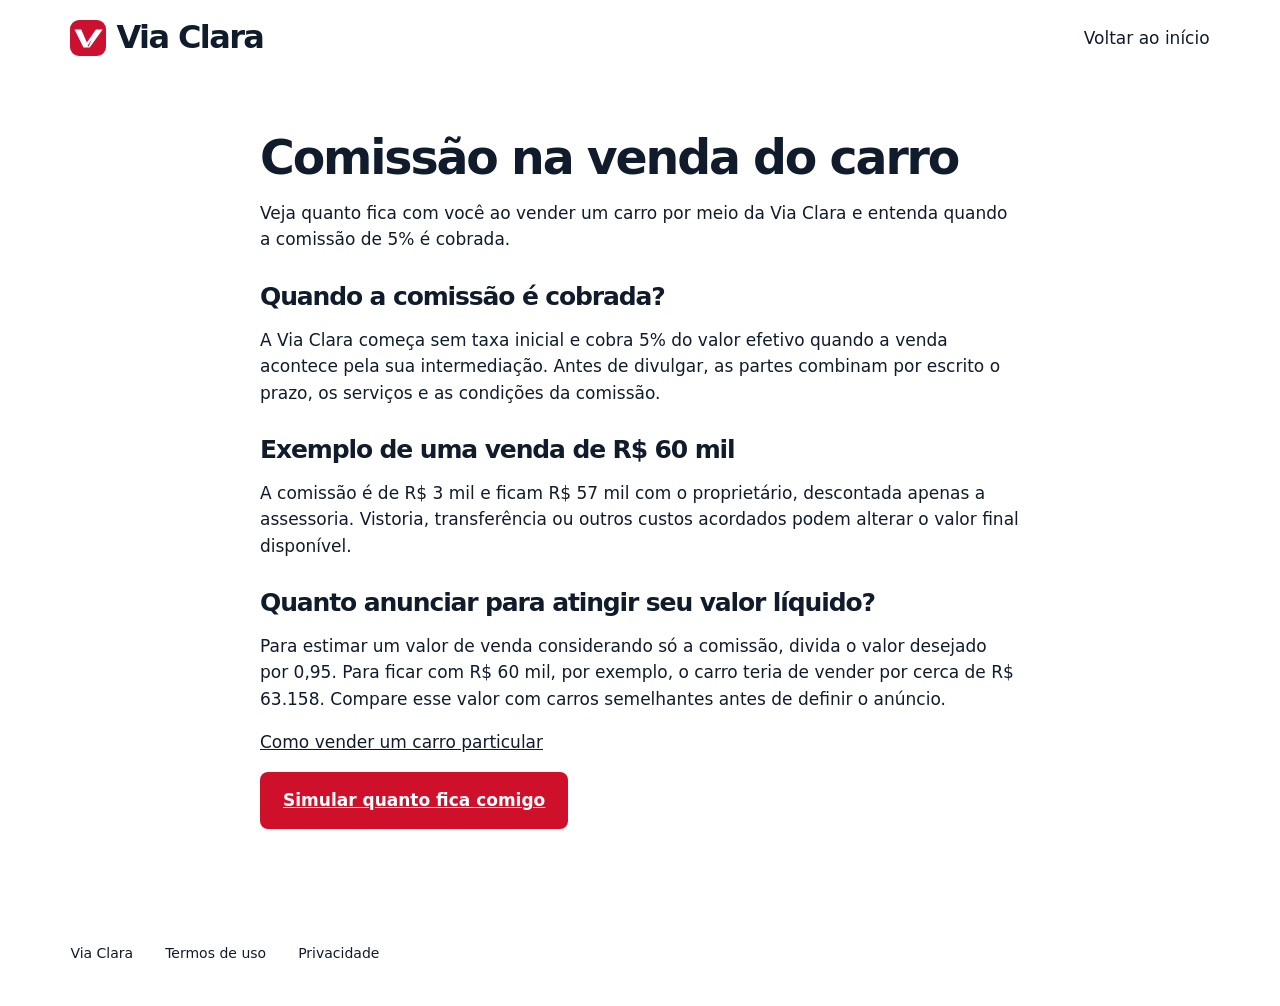
==== comissao-venda-veiculo.html @ 88eab7e3 "Reforça SEO e publica guias sobre venda particular e comissão" ====
<!doctype html>
<html lang="pt-BR"><head><meta charset="utf-8"><meta name="viewport" content="width=device-width,initial-scale=1"><title>Comissão na venda do carro | Via Clara</title><meta name="description" content="Veja quanto fica com você ao vender um carro por meio da Via Clara e entenda quando a comissão de 5% é cobrada."><link rel="canonical" href="https://viaclara.best/comissao-venda-veiculo.html"><link rel="icon" href="marca.svg" type="image/svg+xml"><link rel="stylesheet" href="site.css"><meta property="og:type" content="website"><meta property="og:locale" content="pt_BR"><meta property="og:site_name" content="Via Clara"><meta property="og:title" content="Comissão na venda do carro | Via Clara"><meta property="og:description" content="Veja quanto fica com você ao vender um carro por meio da Via Clara e entenda quando a comissão de 5% é cobrada."><meta property="og:url" content="https://viaclara.best/comissao-venda-veiculo.html"><meta property="og:image" content="https://viaclara.best/exterior.webp"><meta property="og:image:alt" content="Preparação das fotos para o anúncio de um carro"><meta name="twitter:card" content="summary_large_image"></head><body><header class="wrap bar"><a class="brand" href="./"><img src="marca.svg" alt="" width="36" height="36">Via Clara</a><a href="./">Voltar ao início</a></header><main class="wrap legal"><h1>Comissão na venda do carro</h1><p>Veja quanto fica com você ao vender um carro por meio da Via Clara e entenda quando a comissão de 5% é cobrada.</p><h2>Quando a comissão é cobrada?</h2><p>A Via Clara começa sem taxa inicial e cobra 5% do valor efetivo quando a venda acontece pela sua intermediação. Antes de divulgar, as partes combinam por escrito o prazo, os serviços e as condições da comissão.</p><h2>Exemplo de uma venda de R$ 60 mil</h2><p>A comissão é de R$ 3 mil e ficam R$ 57 mil com o proprietário, descontada apenas a assessoria. Vistoria, transferência ou outros custos acordados podem alterar o valor final disponível.</p><h2>Quanto anunciar para atingir seu valor líquido?</h2><p>Para estimar um valor de venda considerando só a comissão, divida o valor desejado por 0,95. Para ficar com R$ 60 mil, por exemplo, o carro teria de vender por cerca de R$ 63.158. Compare esse valor com carros semelhantes antes de definir o anúncio.</p><p><a href="como-vender-carro-particular.html">Como vender um carro particular</a></p><p><a class="btn" href="./#comissao">Simular quanto fica comigo</a></p></main><footer class="wrap"><a href="./">Via Clara</a><a href="termos.html">Termos de uso</a><a href="privacidade.html">Privacidade</a></footer></body></html>
---- site.css ----
*{box-sizing:border-box}html{scroll-behavior:smooth}body{margin:0;color:#101c2c;font:17px/1.55 system-ui,sans-serif}.wrap{width:min(1280px,89%);margin:auto}.bar,nav,footer,.benefits{display:flex;align-items:center;gap:32px}.bar{justify-content:space-between;min-height:76px}a{color:inherit;text-decoration:none}a:hover,summary:hover{text-decoration:underline}.brand{display:inline-flex;align-items:center;gap:10px;font-size:32px;font-weight:800;letter-spacing:-1.6px}.brand img{display:block;flex:none}.brand{white-space:nowrap}nav{font-size:15px;font-weight:600}.hero{color:white;background:linear-gradient(90deg,#061321f5,#061321bd 35%,transparent 72%),url(hero.webp) center/cover}.copy{max-width:630px;padding:clamp(55px,6vw,104px) 0 32px}h1,h2,h3{letter-spacing:-.045em;line-height:1.08;margin:0}h1{font-size:clamp(38px,3.7vw,59px)}h2{font-size:clamp(30px,3vw,47px)}h3{font-size:24px}.copy p{font-size:clamp(17px,1.4vw,22px);max-width:550px}.rule{border-left:4px solid #ff2744;padding-left:15px}.btn{display:inline-flex;gap:28px;align-items:center;background:#cf102a;color:white;padding:15px 23px;border-radius:8px;font-weight:700}.btn:hover{background:#ad1025;text-decoration:none}.benefits{font-size:14px;margin-top:36px}.split{display:grid;grid-template-columns:1fr 1.3fr;gap:8%;padding-block:72px}.split p,.steps p{color:#465565}.line{display:block;width:54px;height:4px;border-radius:4px;background:#d50924;margin-bottom:22px}details{border:1px solid #d8dee5;border-radius:8px;margin-bottom:9px;padding:14px 18px}summary{cursor:pointer;font-weight:650}details p{margin-bottom:2px}.process{background:#f2f4f6;padding:68px 0}.steps{display:grid;grid-template-columns:repeat(3,1fr);gap:40px;margin-top:35px}.steps article{border-top:1px solid #bfc8ce;padding-top:16px}small{font-size:13px;font-weight:700;letter-spacing:.04em}.steps h3{margin-top:12px}.calc{background:#f4f6f8;border-radius:12px;padding:26px}.calc label{display:block;font-weight:650}.calc input{width:100%;font:inherit;padding:10px;border:1px solid #86929e;border-radius:6px}.calc p{display:flex;justify-content:space-between;gap:12px}.calc p:last-child{border-top:1px solid #c8ced4;padding-top:16px;margin-bottom:0;color:#101c2c}.contact{background:#101d2c;color:white;padding:68px 0}.contact h2{margin:15px 0}.contact p{max-width:580px}footer{padding-block:30px;flex-wrap:wrap;font-size:14px}footer .brand{margin-right:auto}.legal{max-width:760px;padding-block:56px}.legal h2{font-size:25px;margin-top:30px}.legal a{text-decoration:underline}:focus-visible{outline:3px solid #407cc7;outline-offset:3px}@media(max-width:700px){.bar{align-items:flex-start;flex-direction:column;gap:5px;padding-block:12px}nav{gap:20px;font-size:14px}.hero{background-position:65% center;background-image:linear-gradient(90deg,#071321ed,#071321a6),url(hero.webp)}.copy{padding-top:48px}.split,.steps{grid-template-columns:1fr;gap:25px}.split{padding-block:45px}.benefits{gap:12px;flex-wrap:wrap}.contact,.process{padding:48px 0}footer{gap:15px}footer .brand{width:100%}}@media(prefers-reduced-motion:reduce){html{scroll-behavior:auto}}
/* Touch targets include the whitespace surrounding each label. */
nav a, footer a, summary { min-height: 44px; }
nav a, footer a { display: inline-flex; align-items: center; }
details { padding: 0; }
summary { padding: 14px 18px; }
details p { padding: 0 18px 16px; margin: 0; }
.skip { position: absolute; left: 10px; top: -100px; z-index: 3; background: white; padding: 10px; }
.skip:focus { top: 8px; }
.guide { padding: 24px 0 72px; }
.guide > p { max-width: 64ch; }
.guide-grid { display: grid; grid-template-columns: repeat(2,minmax(0,1fr)); gap: 30px; margin-top: 28px; }
.guide img { display: block; width: 100%; height: auto; aspect-ratio: 3 / 2; object-fit: cover; border-radius: 10px; margin-bottom: 20px; }
.guide article p { max-width: 58ch; color: #465565; }
@media(max-width:700px) {
  .guide-grid { grid-template-columns: 1fr; }
  nav { width: 100%; justify-content: space-between; gap: 6px; }
  .bar { padding-bottom: 0; gap: 0; }
  .hero .copy { padding-top: 30px; }
  .guide { padding-bottom: 40px; }
}
@media(prefers-reduced-motion:no-preference) {
  @keyframes arrive { from { opacity: 0; transform: translateY(7px); } to { opacity: 1; transform: translateY(0); } }
  .copy, details[open] p { animation: arrive 240ms ease-out both; }
  .btn { transition: background-color 160ms ease, transform 160ms ease; }
  .btn:active { transform: translateY(1px); }
}

.copy { padding-bottom: clamp(44px, 5vw, 76px); }
details { transition: border-color .18s ease; }
details[open] { border-color: #a8b2bf; }
summary { display: flex; align-items: center; justify-content: space-between; gap: 16px; list-style: none; }
summary::-webkit-details-marker { display: none; }
summary::after { content: ''; width: 8px; height: 8px; flex: none; margin-right: 4px; border: solid currentColor; border-width: 0 2px 2px 0; transform: rotate(45deg); }
details[open] summary::after { transform: rotate(225deg); }
.calc strong { font-variant-numeric: tabular-nums; }
.calc #net { font-size: 1.35rem; }
.contact { background: linear-gradient(115deg,#101d2c 48%,#20344a); }
.vehicle-label { display: block; font-weight: 650; margin: 24px 0 6px; }
#vehicle { display: block; width: min(100%, 410px); padding: 13px 15px; color: #101c2c; border: 1px solid #aeb8c3; border-radius: 7px; font: inherit; }
.hint { font-size: .88rem; color: #d1d9e1; }
@media (prefers-reduced-motion:no-preference) {
  summary::after, .btn span { transition: transform .22s ease; }
  .btn:hover span, .btn:focus-visible span { transform: translateX(4px); }
  @keyframes section-arrive { from { transform: translateY(12px); opacity: .65; } to { transform: translateY(0); opacity: 1; } }
  .in-view { animation: section-arrive .42s ease-out both; }
}
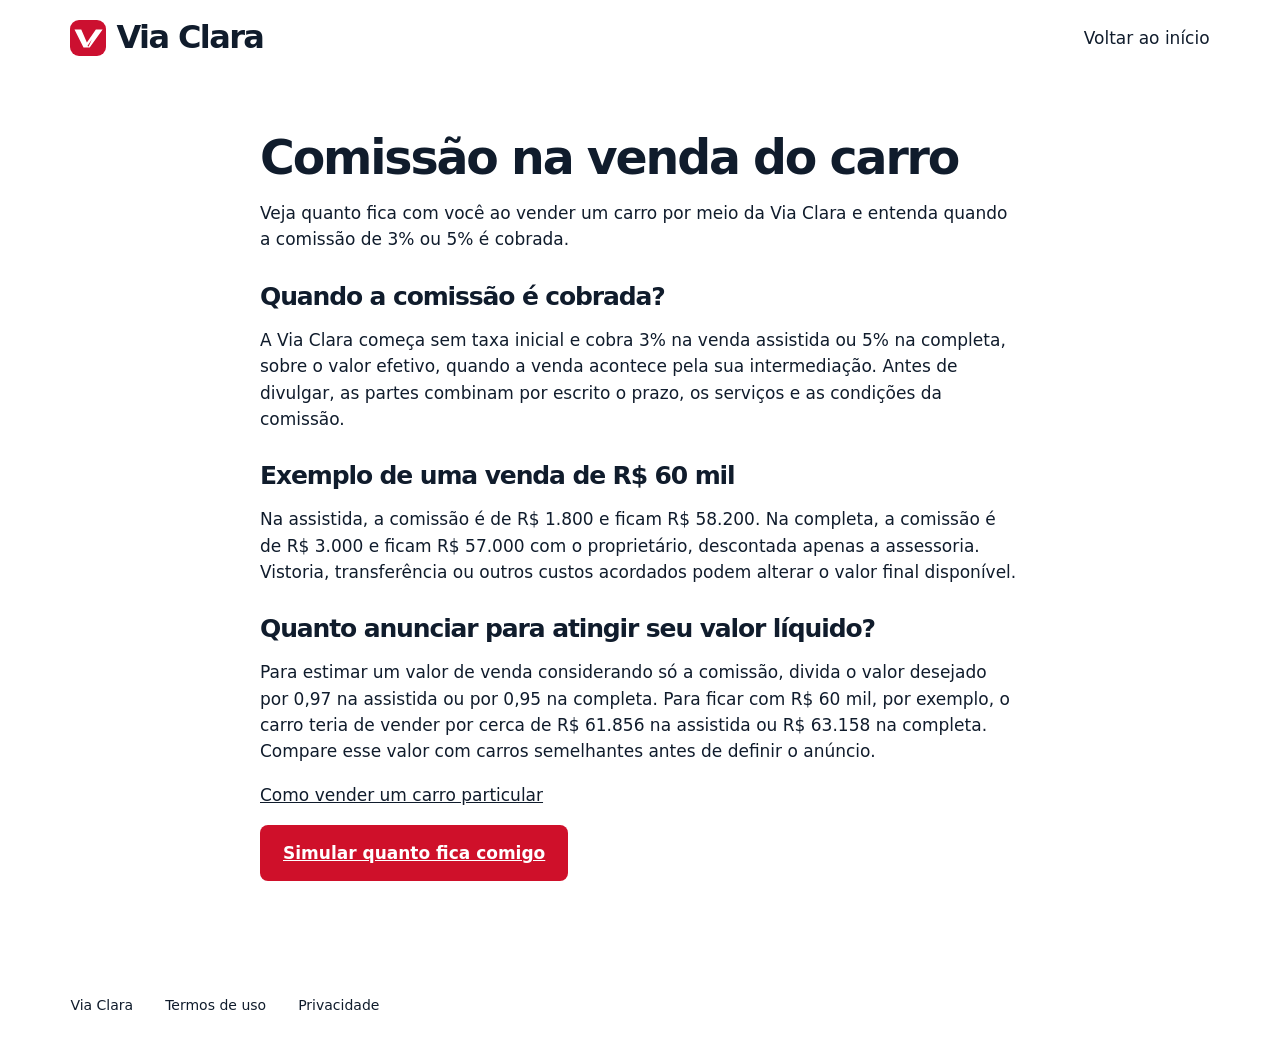
==== commit a9c7ee46: "Apresenta modalidades assistida e completa e simula as duas comissões" ====
--- a/comissao-venda-veiculo.html
+++ b/comissao-venda-veiculo.html
@@ -1,2 +1,2 @@
 <!doctype html>
-<html lang="pt-BR"><head><meta charset="utf-8"><meta name="viewport" content="width=device-width,initial-scale=1"><title>Comissão na venda do carro | Via Clara</title><meta name="description" content="Veja quanto fica com você ao vender um carro por meio da Via Clara e entenda quando a comissão de 5% é cobrada."><link rel="canonical" href="https://viaclara.best/comissao-venda-veiculo.html"><link rel="icon" href="marca.svg" type="image/svg+xml"><link rel="stylesheet" href="site.css"><meta property="og:type" content="website"><meta property="og:locale" content="pt_BR"><meta property="og:site_name" content="Via Clara"><meta property="og:title" content="Comissão na venda do carro | Via Clara"><meta property="og:description" content="Veja quanto fica com você ao vender um carro por meio da Via Clara e entenda quando a comissão de 5% é cobrada."><meta property="og:url" content="https://viaclara.best/comissao-venda-veiculo.html"><meta property="og:image" content="https://viaclara.best/exterior.webp"><meta property="og:image:alt" content="Preparação das fotos para o anúncio de um carro"><meta name="twitter:card" content="summary_large_image"></head><body><header class="wrap bar"><a class="brand" href="./"><img src="marca.svg" alt="" width="36" height="36">Via Clara</a><a href="./">Voltar ao início</a></header><main class="wrap legal"><h1>Comissão na venda do carro</h1><p>Veja quanto fica com você ao vender um carro por meio da Via Clara e entenda quando a comissão de 5% é cobrada.</p><h2>Quando a comissão é cobrada?</h2><p>A Via Clara começa sem taxa inicial e cobra 5% do valor efetivo quando a venda acontece pela sua intermediação. Antes de divulgar, as partes combinam por escrito o prazo, os serviços e as condições da comissão.</p><h2>Exemplo de uma venda de R$ 60 mil</h2><p>A comissão é de R$ 3 mil e ficam R$ 57 mil com o proprietário, descontada apenas a assessoria. Vistoria, transferência ou outros custos acordados podem alterar o valor final disponível.</p><h2>Quanto anunciar para atingir seu valor líquido?</h2><p>Para estimar um valor de venda considerando só a comissão, divida o valor desejado por 0,95. Para ficar com R$ 60 mil, por exemplo, o carro teria de vender por cerca de R$ 63.158. Compare esse valor com carros semelhantes antes de definir o anúncio.</p><p><a href="como-vender-carro-particular.html">Como vender um carro particular</a></p><p><a class="btn" href="./#comissao">Simular quanto fica comigo</a></p></main><footer class="wrap"><a href="./">Via Clara</a><a href="termos.html">Termos de uso</a><a href="privacidade.html">Privacidade</a></footer></body></html>
+<html lang="pt-BR"><head><meta charset="utf-8"><meta name="viewport" content="width=device-width,initial-scale=1"><title>Comissão na venda do carro | Via Clara</title><meta name="description" content="Veja quanto fica com você ao vender um carro por meio da Via Clara e entenda quando a comissão de 3% ou 5% é cobrada."><link rel="canonical" href="https://viaclara.best/comissao-venda-veiculo.html"><link rel="icon" href="marca.svg" type="image/svg+xml"><link rel="stylesheet" href="site.css"><meta property="og:type" content="website"><meta property="og:locale" content="pt_BR"><meta property="og:site_name" content="Via Clara"><meta property="og:title" content="Comissão na venda do carro | Via Clara"><meta property="og:description" content="Veja quanto fica com você ao vender um carro por meio da Via Clara e entenda quando a comissão de 3% ou 5% é cobrada."><meta property="og:url" content="https://viaclara.best/comissao-venda-veiculo.html"><meta property="og:image" content="https://viaclara.best/exterior.webp"><meta property="og:image:alt" content="Preparação das fotos para o anúncio de um carro"><meta name="twitter:card" content="summary_large_image"></head><body><header class="wrap bar"><a class="brand" href="./"><img src="marca.svg" alt="" width="36" height="36">Via Clara</a><a href="./">Voltar ao início</a></header><main class="wrap legal"><h1>Comissão na venda do carro</h1><p>Veja quanto fica com você ao vender um carro por meio da Via Clara e entenda quando a comissão de 3% ou 5% é cobrada.</p><h2>Quando a comissão é cobrada?</h2><p>A Via Clara começa sem taxa inicial e cobra 3% na venda assistida ou 5% na completa, sobre o valor efetivo, quando a venda acontece pela sua intermediação. Antes de divulgar, as partes combinam por escrito o prazo, os serviços e as condições da comissão.</p><h2>Exemplo de uma venda de R$ 60 mil</h2><p>Na assistida, a comissão é de R$ 1.800 e ficam R$ 58.200. Na completa, a comissão é de R$ 3.000 e ficam R$ 57.000 com o proprietário, descontada apenas a assessoria. Vistoria, transferência ou outros custos acordados podem alterar o valor final disponível.</p><h2>Quanto anunciar para atingir seu valor líquido?</h2><p>Para estimar um valor de venda considerando só a comissão, divida o valor desejado por 0,97 na assistida ou por 0,95 na completa. Para ficar com R$ 60 mil, por exemplo, o carro teria de vender por cerca de R$ 61.856 na assistida ou R$ 63.158 na completa. Compare esse valor com carros semelhantes antes de definir o anúncio.</p><p><a href="como-vender-carro-particular.html">Como vender um carro particular</a></p><p><a class="btn" href="./#comissao">Simular quanto fica comigo</a></p></main><footer class="wrap"><a href="./">Via Clara</a><a href="termos.html">Termos de uso</a><a href="privacidade.html">Privacidade</a></footer></body></html>
--- a/site.css
+++ b/site.css
@@ -45,3 +45,4 @@
   @keyframes section-arrive { from { transform: translateY(12px); opacity: .65; } to { transform: translateY(0); opacity: 1; } }
   .in-view { animation: section-arrive .42s ease-out both; }
 }
+.plans{padding-block:clamp(3rem,7vw,6rem);scroll-margin-top:5rem}.plan-grid{display:grid;grid-template-columns:repeat(2,minmax(0,1fr));gap:1.5rem;margin:2rem 0 1rem}.plan-grid article{display:flex;flex-direction:column;padding:clamp(1.4rem,3vw,2.6rem);border:1px solid #d4dbe2;border-radius:12px;background:#fff;color:#101d2c}.plan-grid article+article{background:#101d2c;color:#fff}.plan-grid article p,.plan-grid article li,.plan-grid article h3{color:inherit}.rate{font-size:clamp(2.7rem,5vw,4rem);line-height:1.2;letter-spacing:-.06em}.plan-grid ul{padding-left:1.15rem;line-height:1.6}.plan-grid li{margin-bottom:.5rem}.plan-grid li::marker{color:#df3654}.plan-grid a{color:inherit;font-weight:700;margin-top:auto;padding-top:1rem;text-underline-offset:4px}.common{max-width:78ch}.calc select{width:100%;font:inherit;padding:.8rem;border:1px solid #8f9ba7;border-radius:6px;background:white;color:#101d2c;margin:.4rem 0 1rem}#comissao{scroll-margin-top:5rem}@media(max-width:700px){.plan-grid{grid-template-columns:1fr}}
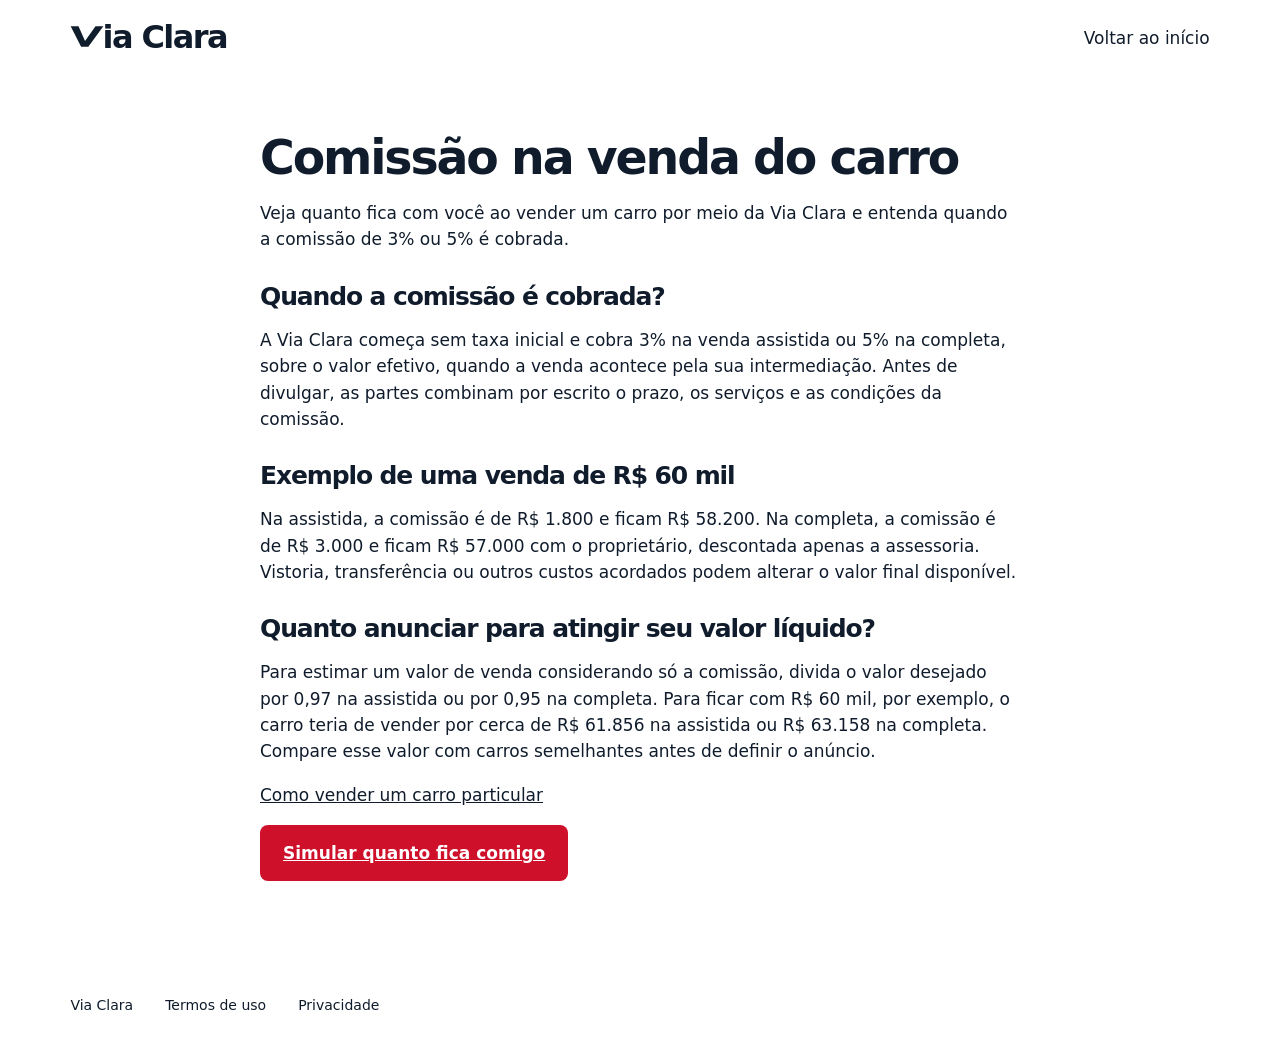
==== commit 4793bb8d: "Integra o símbolo V ao nome no cabeçalho" ====
--- a/comissao-venda-veiculo.html
+++ b/comissao-venda-veiculo.html
@@ -1,2 +1,2 @@
 <!doctype html>
-<html lang="pt-BR"><head><meta charset="utf-8"><meta name="viewport" content="width=device-width,initial-scale=1"><title>Comissão na venda do carro | Via Clara</title><meta name="description" content="Veja quanto fica com você ao vender um carro por meio da Via Clara e entenda quando a comissão de 3% ou 5% é cobrada."><link rel="canonical" href="https://viaclara.best/comissao-venda-veiculo.html"><link rel="icon" href="marca.svg" type="image/svg+xml"><link rel="stylesheet" href="site.css"><meta property="og:type" content="website"><meta property="og:locale" content="pt_BR"><meta property="og:site_name" content="Via Clara"><meta property="og:title" content="Comissão na venda do carro | Via Clara"><meta property="og:description" content="Veja quanto fica com você ao vender um carro por meio da Via Clara e entenda quando a comissão de 3% ou 5% é cobrada."><meta property="og:url" content="https://viaclara.best/comissao-venda-veiculo.html"><meta property="og:image" content="https://viaclara.best/exterior.webp"><meta property="og:image:alt" content="Preparação das fotos para o anúncio de um carro"><meta name="twitter:card" content="summary_large_image"></head><body><header class="wrap bar"><a class="brand" href="./"><img src="marca.svg" alt="" width="36" height="36">Via Clara</a><a href="./">Voltar ao início</a></header><main class="wrap legal"><h1>Comissão na venda do carro</h1><p>Veja quanto fica com você ao vender um carro por meio da Via Clara e entenda quando a comissão de 3% ou 5% é cobrada.</p><h2>Quando a comissão é cobrada?</h2><p>A Via Clara começa sem taxa inicial e cobra 3% na venda assistida ou 5% na completa, sobre o valor efetivo, quando a venda acontece pela sua intermediação. Antes de divulgar, as partes combinam por escrito o prazo, os serviços e as condições da comissão.</p><h2>Exemplo de uma venda de R$ 60 mil</h2><p>Na assistida, a comissão é de R$ 1.800 e ficam R$ 58.200. Na completa, a comissão é de R$ 3.000 e ficam R$ 57.000 com o proprietário, descontada apenas a assessoria. Vistoria, transferência ou outros custos acordados podem alterar o valor final disponível.</p><h2>Quanto anunciar para atingir seu valor líquido?</h2><p>Para estimar um valor de venda considerando só a comissão, divida o valor desejado por 0,97 na assistida ou por 0,95 na completa. Para ficar com R$ 60 mil, por exemplo, o carro teria de vender por cerca de R$ 61.856 na assistida ou R$ 63.158 na completa. Compare esse valor com carros semelhantes antes de definir o anúncio.</p><p><a href="como-vender-carro-particular.html">Como vender um carro particular</a></p><p><a class="btn" href="./#comissao">Simular quanto fica comigo</a></p></main><footer class="wrap"><a href="./">Via Clara</a><a href="termos.html">Termos de uso</a><a href="privacidade.html">Privacidade</a></footer></body></html>
+<html lang="pt-BR"><head><meta charset="utf-8"><meta name="viewport" content="width=device-width,initial-scale=1"><title>Comissão na venda do carro | Via Clara</title><meta name="description" content="Veja quanto fica com você ao vender um carro por meio da Via Clara e entenda quando a comissão de 3% ou 5% é cobrada."><link rel="canonical" href="https://viaclara.best/comissao-venda-veiculo.html"><link rel="icon" href="marca.svg" type="image/svg+xml"><link rel="stylesheet" href="site.css"><meta property="og:type" content="website"><meta property="og:locale" content="pt_BR"><meta property="og:site_name" content="Via Clara"><meta property="og:title" content="Comissão na venda do carro | Via Clara"><meta property="og:description" content="Veja quanto fica com você ao vender um carro por meio da Via Clara e entenda quando a comissão de 3% ou 5% é cobrada."><meta property="og:url" content="https://viaclara.best/comissao-venda-veiculo.html"><meta property="og:image" content="https://viaclara.best/exterior.webp"><meta property="og:image:alt" content="Preparação das fotos para o anúncio de um carro"><meta name="twitter:card" content="summary_large_image"></head><body><header class="wrap bar"><a class="brand wordmark" href="./" aria-label="Via Clara, início"><img src="v-tipografico.svg" alt="" width="32" height="22"><span>ia Clara</span></a><a href="./">Voltar ao início</a></header><main class="wrap legal"><h1>Comissão na venda do carro</h1><p>Veja quanto fica com você ao vender um carro por meio da Via Clara e entenda quando a comissão de 3% ou 5% é cobrada.</p><h2>Quando a comissão é cobrada?</h2><p>A Via Clara começa sem taxa inicial e cobra 3% na venda assistida ou 5% na completa, sobre o valor efetivo, quando a venda acontece pela sua intermediação. Antes de divulgar, as partes combinam por escrito o prazo, os serviços e as condições da comissão.</p><h2>Exemplo de uma venda de R$ 60 mil</h2><p>Na assistida, a comissão é de R$ 1.800 e ficam R$ 58.200. Na completa, a comissão é de R$ 3.000 e ficam R$ 57.000 com o proprietário, descontada apenas a assessoria. Vistoria, transferência ou outros custos acordados podem alterar o valor final disponível.</p><h2>Quanto anunciar para atingir seu valor líquido?</h2><p>Para estimar um valor de venda considerando só a comissão, divida o valor desejado por 0,97 na assistida ou por 0,95 na completa. Para ficar com R$ 60 mil, por exemplo, o carro teria de vender por cerca de R$ 61.856 na assistida ou R$ 63.158 na completa. Compare esse valor com carros semelhantes antes de definir o anúncio.</p><p><a href="como-vender-carro-particular.html">Como vender um carro particular</a></p><p><a class="btn" href="./#comissao">Simular quanto fica comigo</a></p></main><footer class="wrap"><a href="./">Via Clara</a><a href="termos.html">Termos de uso</a><a href="privacidade.html">Privacidade</a></footer></body></html>
--- a/site.css
+++ b/site.css
@@ -46,3 +46,5 @@
   .in-view { animation: section-arrive .42s ease-out both; }
 }
 .plans{padding-block:clamp(3rem,7vw,6rem);scroll-margin-top:5rem}.plan-grid{display:grid;grid-template-columns:repeat(2,minmax(0,1fr));gap:1.5rem;margin:2rem 0 1rem}.plan-grid article{display:flex;flex-direction:column;padding:clamp(1.4rem,3vw,2.6rem);border:1px solid #d4dbe2;border-radius:12px;background:#fff;color:#101d2c}.plan-grid article+article{background:#101d2c;color:#fff}.plan-grid article p,.plan-grid article li,.plan-grid article h3{color:inherit}.rate{font-size:clamp(2.7rem,5vw,4rem);line-height:1.2;letter-spacing:-.06em}.plan-grid ul{padding-left:1.15rem;line-height:1.6}.plan-grid li{margin-bottom:.5rem}.plan-grid li::marker{color:#df3654}.plan-grid a{color:inherit;font-weight:700;margin-top:auto;padding-top:1rem;text-underline-offset:4px}.common{max-width:78ch}.calc select{width:100%;font:inherit;padding:.8rem;border:1px solid #8f9ba7;border-radius:6px;background:white;color:#101d2c;margin:.4rem 0 1rem}#comissao{scroll-margin-top:5rem}@media(max-width:700px){.plan-grid{grid-template-columns:1fr}}
+
+header .wordmark{gap:0;align-items:baseline;white-space:nowrap}header .wordmark img{width:1.04em;height:.72em;align-self:baseline;margin-right:-.035em;border-radius:0}
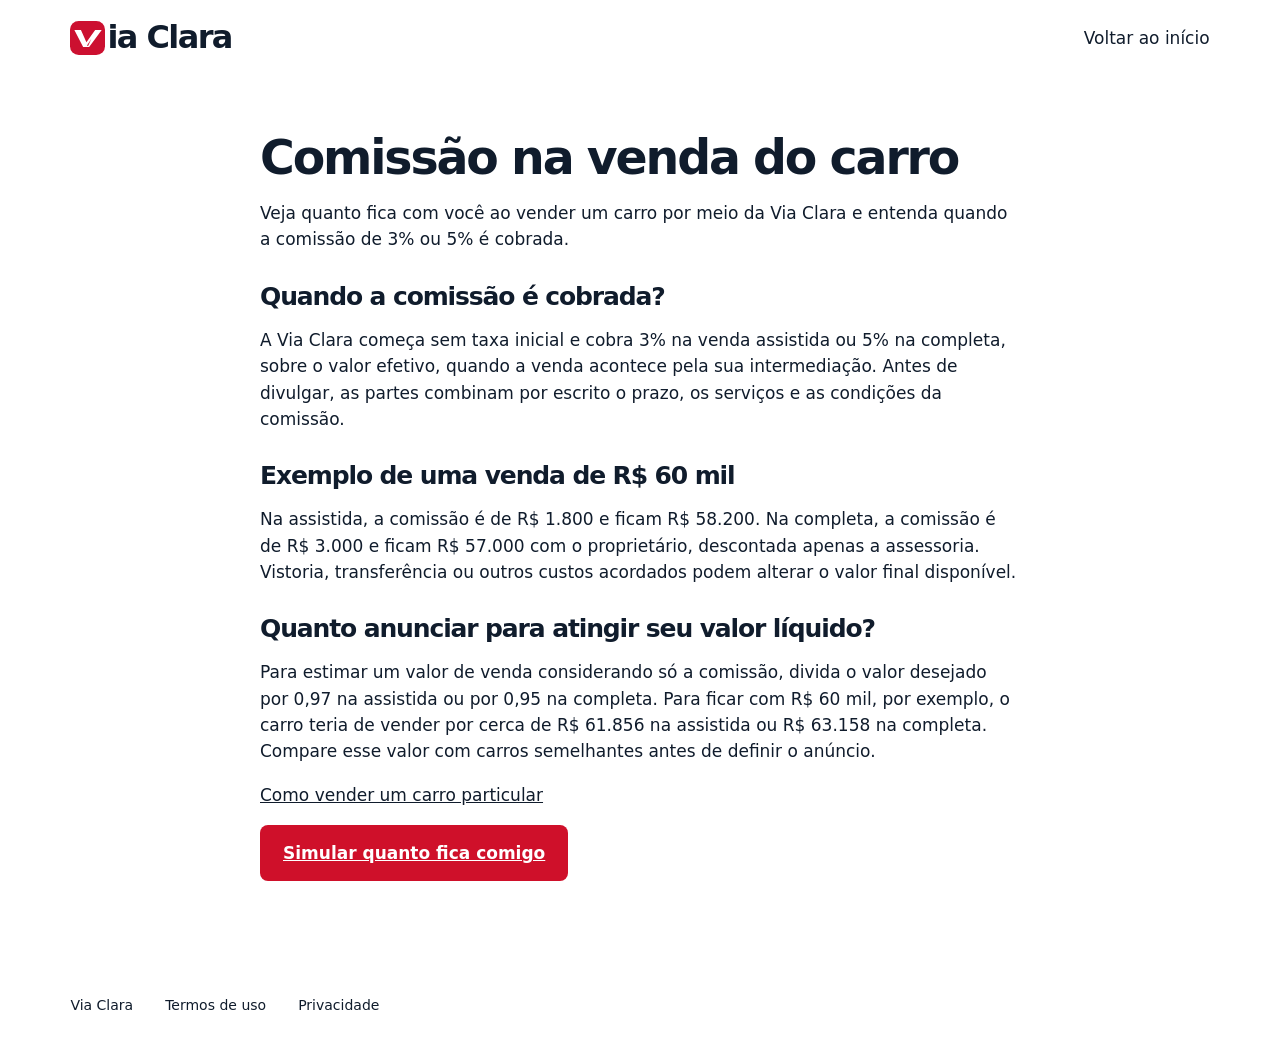
==== commit 5aef8c1c: "Mantém a marca vermelha como V no cabeçalho" ====
--- a/comissao-venda-veiculo.html
+++ b/comissao-venda-veiculo.html
@@ -1,2 +1,2 @@
 <!doctype html>
-<html lang="pt-BR"><head><meta charset="utf-8"><meta name="viewport" content="width=device-width,initial-scale=1"><title>Comissão na venda do carro | Via Clara</title><meta name="description" content="Veja quanto fica com você ao vender um carro por meio da Via Clara e entenda quando a comissão de 3% ou 5% é cobrada."><link rel="canonical" href="https://viaclara.best/comissao-venda-veiculo.html"><link rel="icon" href="marca.svg" type="image/svg+xml"><link rel="stylesheet" href="site.css"><meta property="og:type" content="website"><meta property="og:locale" content="pt_BR"><meta property="og:site_name" content="Via Clara"><meta property="og:title" content="Comissão na venda do carro | Via Clara"><meta property="og:description" content="Veja quanto fica com você ao vender um carro por meio da Via Clara e entenda quando a comissão de 3% ou 5% é cobrada."><meta property="og:url" content="https://viaclara.best/comissao-venda-veiculo.html"><meta property="og:image" content="https://viaclara.best/exterior.webp"><meta property="og:image:alt" content="Preparação das fotos para o anúncio de um carro"><meta name="twitter:card" content="summary_large_image"></head><body><header class="wrap bar"><a class="brand wordmark" href="./" aria-label="Via Clara, início"><img src="v-tipografico.svg" alt="" width="32" height="22"><span>ia Clara</span></a><a href="./">Voltar ao início</a></header><main class="wrap legal"><h1>Comissão na venda do carro</h1><p>Veja quanto fica com você ao vender um carro por meio da Via Clara e entenda quando a comissão de 3% ou 5% é cobrada.</p><h2>Quando a comissão é cobrada?</h2><p>A Via Clara começa sem taxa inicial e cobra 3% na venda assistida ou 5% na completa, sobre o valor efetivo, quando a venda acontece pela sua intermediação. Antes de divulgar, as partes combinam por escrito o prazo, os serviços e as condições da comissão.</p><h2>Exemplo de uma venda de R$ 60 mil</h2><p>Na assistida, a comissão é de R$ 1.800 e ficam R$ 58.200. Na completa, a comissão é de R$ 3.000 e ficam R$ 57.000 com o proprietário, descontada apenas a assessoria. Vistoria, transferência ou outros custos acordados podem alterar o valor final disponível.</p><h2>Quanto anunciar para atingir seu valor líquido?</h2><p>Para estimar um valor de venda considerando só a comissão, divida o valor desejado por 0,97 na assistida ou por 0,95 na completa. Para ficar com R$ 60 mil, por exemplo, o carro teria de vender por cerca de R$ 61.856 na assistida ou R$ 63.158 na completa. Compare esse valor com carros semelhantes antes de definir o anúncio.</p><p><a href="como-vender-carro-particular.html">Como vender um carro particular</a></p><p><a class="btn" href="./#comissao">Simular quanto fica comigo</a></p></main><footer class="wrap"><a href="./">Via Clara</a><a href="termos.html">Termos de uso</a><a href="privacidade.html">Privacidade</a></footer></body></html>
+<html lang="pt-BR"><head><meta charset="utf-8"><meta name="viewport" content="width=device-width,initial-scale=1"><title>Comissão na venda do carro | Via Clara</title><meta name="description" content="Veja quanto fica com você ao vender um carro por meio da Via Clara e entenda quando a comissão de 3% ou 5% é cobrada."><link rel="canonical" href="https://viaclara.best/comissao-venda-veiculo.html"><link rel="icon" href="marca.svg" type="image/svg+xml"><link rel="stylesheet" href="site.css"><meta property="og:type" content="website"><meta property="og:locale" content="pt_BR"><meta property="og:site_name" content="Via Clara"><meta property="og:title" content="Comissão na venda do carro | Via Clara"><meta property="og:description" content="Veja quanto fica com você ao vender um carro por meio da Via Clara e entenda quando a comissão de 3% ou 5% é cobrada."><meta property="og:url" content="https://viaclara.best/comissao-venda-veiculo.html"><meta property="og:image" content="https://viaclara.best/exterior.webp"><meta property="og:image:alt" content="Preparação das fotos para o anúncio de um carro"><meta name="twitter:card" content="summary_large_image"></head><body><header class="wrap bar"><a class="brand wordmark" href="./" aria-label="Via Clara, início"><img src="marca.svg" alt="" width="36" height="36"><span>ia Clara</span></a><a href="./">Voltar ao início</a></header><main class="wrap legal"><h1>Comissão na venda do carro</h1><p>Veja quanto fica com você ao vender um carro por meio da Via Clara e entenda quando a comissão de 3% ou 5% é cobrada.</p><h2>Quando a comissão é cobrada?</h2><p>A Via Clara começa sem taxa inicial e cobra 3% na venda assistida ou 5% na completa, sobre o valor efetivo, quando a venda acontece pela sua intermediação. Antes de divulgar, as partes combinam por escrito o prazo, os serviços e as condições da comissão.</p><h2>Exemplo de uma venda de R$ 60 mil</h2><p>Na assistida, a comissão é de R$ 1.800 e ficam R$ 58.200. Na completa, a comissão é de R$ 3.000 e ficam R$ 57.000 com o proprietário, descontada apenas a assessoria. Vistoria, transferência ou outros custos acordados podem alterar o valor final disponível.</p><h2>Quanto anunciar para atingir seu valor líquido?</h2><p>Para estimar um valor de venda considerando só a comissão, divida o valor desejado por 0,97 na assistida ou por 0,95 na completa. Para ficar com R$ 60 mil, por exemplo, o carro teria de vender por cerca de R$ 61.856 na assistida ou R$ 63.158 na completa. Compare esse valor com carros semelhantes antes de definir o anúncio.</p><p><a href="como-vender-carro-particular.html">Como vender um carro particular</a></p><p><a class="btn" href="./#comissao">Simular quanto fica comigo</a></p></main><footer class="wrap"><a href="./">Via Clara</a><a href="termos.html">Termos de uso</a><a href="privacidade.html">Privacidade</a></footer></body></html>
--- a/site.css
+++ b/site.css
@@ -47,4 +47,4 @@
 }
 .plans{padding-block:clamp(3rem,7vw,6rem);scroll-margin-top:5rem}.plan-grid{display:grid;grid-template-columns:repeat(2,minmax(0,1fr));gap:1.5rem;margin:2rem 0 1rem}.plan-grid article{display:flex;flex-direction:column;padding:clamp(1.4rem,3vw,2.6rem);border:1px solid #d4dbe2;border-radius:12px;background:#fff;color:#101d2c}.plan-grid article+article{background:#101d2c;color:#fff}.plan-grid article p,.plan-grid article li,.plan-grid article h3{color:inherit}.rate{font-size:clamp(2.7rem,5vw,4rem);line-height:1.2;letter-spacing:-.06em}.plan-grid ul{padding-left:1.15rem;line-height:1.6}.plan-grid li{margin-bottom:.5rem}.plan-grid li::marker{color:#df3654}.plan-grid a{color:inherit;font-weight:700;margin-top:auto;padding-top:1rem;text-underline-offset:4px}.common{max-width:78ch}.calc select{width:100%;font:inherit;padding:.8rem;border:1px solid #8f9ba7;border-radius:6px;background:white;color:#101d2c;margin:.4rem 0 1rem}#comissao{scroll-margin-top:5rem}@media(max-width:700px){.plan-grid{grid-template-columns:1fr}}
 
-header .wordmark{gap:0;align-items:baseline;white-space:nowrap}header .wordmark img{width:1.04em;height:.72em;align-self:baseline;margin-right:-.035em;border-radius:0}
+header .wordmark{gap:.08em;align-items:center;white-space:nowrap}header .wordmark img{width:1.08em;height:1.08em;flex:none}
